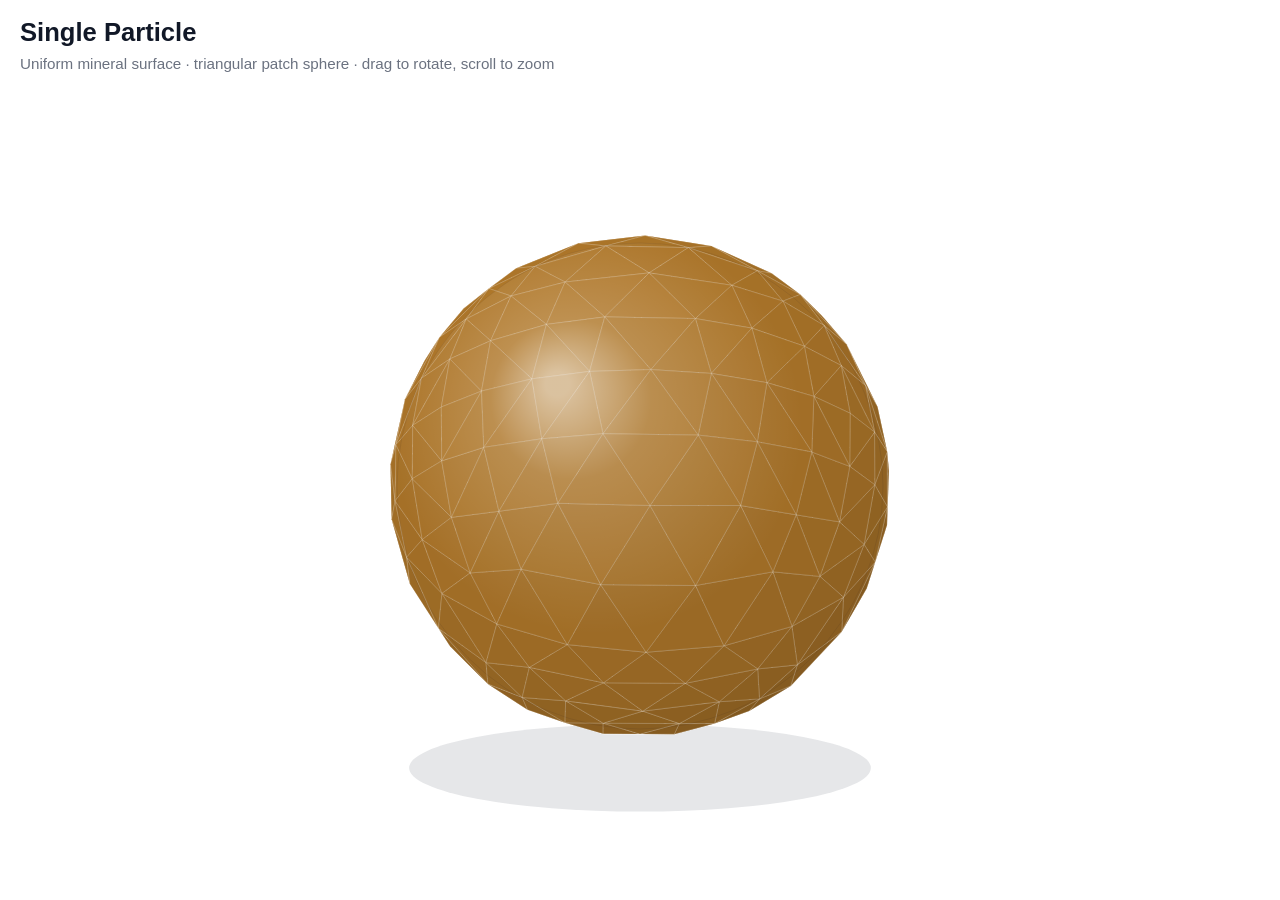
==== index.html @ e4c30727 "Add single particle viewer page" ====
<!DOCTYPE html>
<html lang="en">
<head>
  <meta charset="UTF-8" />
  <meta name="viewport" content="width=device-width, initial-scale=1.0" />
  <title>Flotation Sim · Single Particle</title>
  <link rel="stylesheet" href="style.css" />
</head>
<body>
  <main class="app-shell" aria-label="Single mineral particle viewer">
    <section class="viewer" aria-labelledby="title">
      <div class="label-bar">
        <h1 id="title">Single Particle</h1>
        <p>Uniform mineral surface · triangular patch sphere · drag to rotate, scroll to zoom</p>
      </div>
      <canvas id="particleCanvas"></canvas>
    </section>
  </main>

  <script src="app.js"></script>
</body>
</html>
---- style.css ----
:root {
  color-scheme: light;
  --bg: #ffffff;
  --text: #111827;
  --muted: #6b7280;
  --shadow: rgba(15, 23, 42, 0.12);
}

* {
  box-sizing: border-box;
}

html,
body {
  margin: 0;
  width: 100%;
  min-height: 100%;
  background: var(--bg);
  color: var(--text);
  font-family: Arial, Helvetica, sans-serif;
}

body {
  min-height: 100vh;
}

.app-shell {
  min-height: 100vh;
  display: flex;
  align-items: stretch;
  justify-content: center;
}

.viewer {
  position: relative;
  width: 100%;
  min-height: 100vh;
  overflow: hidden;
  background: var(--bg);
}

.label-bar {
  position: absolute;
  top: 18px;
  left: 20px;
  z-index: 2;
  max-width: min(560px, calc(100% - 40px));
  pointer-events: none;
}

.label-bar h1 {
  margin: 0;
  font-size: clamp(1.25rem, 2vw, 1.6rem);
  line-height: 1.1;
  font-weight: 700;
}

.label-bar p {
  margin: 0.45rem 0 0;
  font-size: clamp(0.82rem, 1.2vw, 0.95rem);
  color: var(--muted);
  line-height: 1.4;
}

canvas {
  display: block;
  width: 100%;
  height: 100vh;
  touch-action: none;
  cursor: grab;
}

canvas:active {
  cursor: grabbing;
}

@media (max-width: 640px) {
  .label-bar {
    top: 14px;
    left: 14px;
    max-width: calc(100% - 28px);
  }

  .label-bar p {
    max-width: 22rem;
  }
}
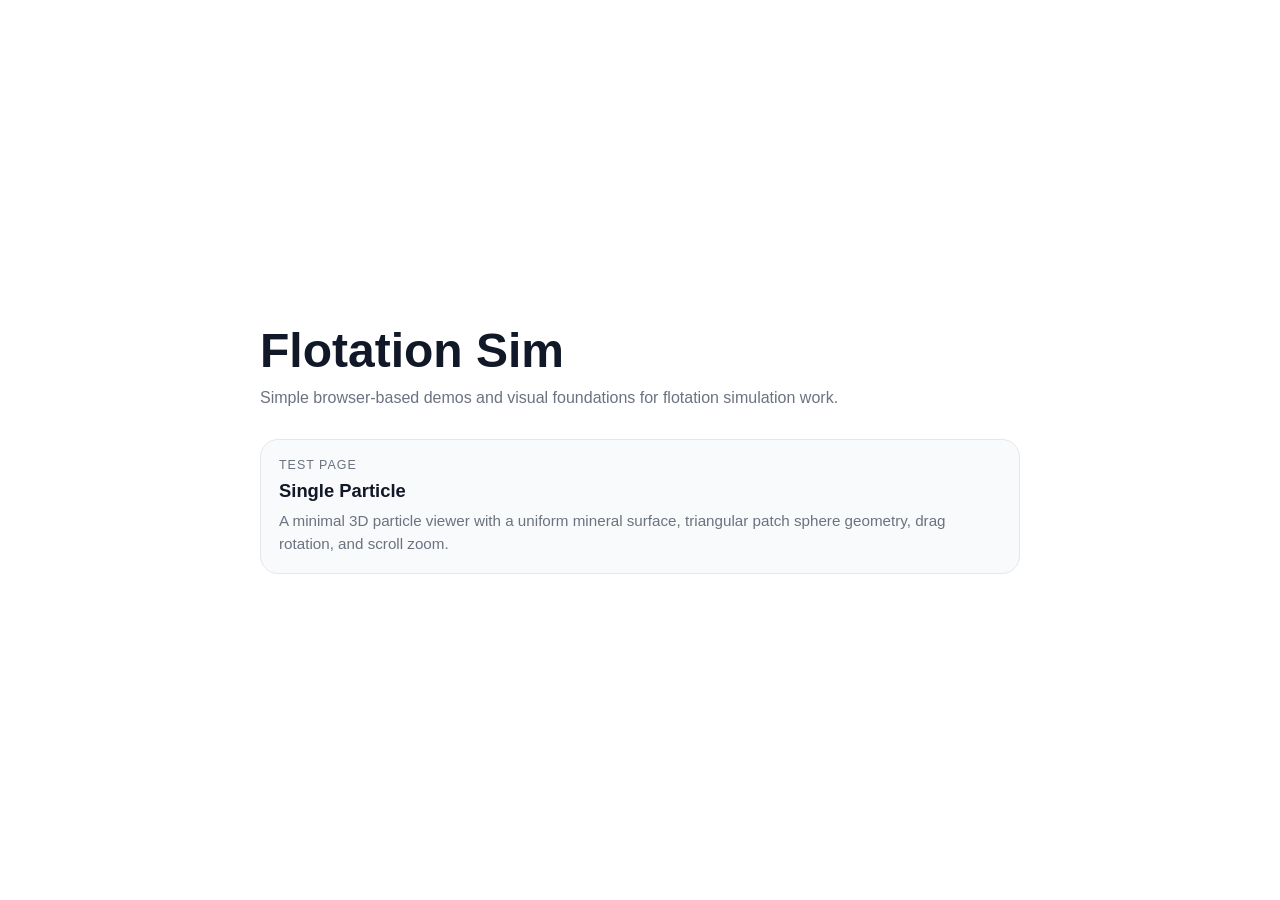
==== commit d91dae8c: "Add root landing page for GitHub Pages" ====
--- a/index.html
+++ b/index.html
@@ -3,20 +3,115 @@
 <head>
   <meta charset="UTF-8" />
   <meta name="viewport" content="width=device-width, initial-scale=1.0" />
-  <title>Flotation Sim · Single Particle</title>
-  <link rel="stylesheet" href="style.css" />
+  <title>Flotation Sim</title>
+  <style>
+    :root {
+      color-scheme: light;
+      --bg: #ffffff;
+      --text: #111827;
+      --muted: #6b7280;
+      --line: #e5e7eb;
+      --card: #f9fafb;
+    }
+
+    * { box-sizing: border-box; }
+
+    html, body {
+      margin: 0;
+      min-height: 100%;
+      background: var(--bg);
+      color: var(--text);
+      font-family: Arial, Helvetica, sans-serif;
+    }
+
+    body {
+      min-height: 100vh;
+      display: flex;
+      align-items: center;
+      justify-content: center;
+      padding: 24px;
+    }
+
+    main {
+      width: min(760px, 100%);
+    }
+
+    h1 {
+      margin: 0 0 10px;
+      font-size: clamp(2rem, 4vw, 3rem);
+      line-height: 1.05;
+    }
+
+    p.lead {
+      margin: 0 0 28px;
+      color: var(--muted);
+      font-size: 1rem;
+      line-height: 1.55;
+      max-width: 42rem;
+    }
+
+    .grid {
+      display: grid;
+      gap: 16px;
+      grid-template-columns: repeat(auto-fit, minmax(240px, 1fr));
+    }
+
+    .card {
+      display: block;
+      text-decoration: none;
+      color: inherit;
+      border: 1px solid var(--line);
+      background: var(--card);
+      border-radius: 18px;
+      padding: 18px;
+      transition: transform 0.15s ease, box-shadow 0.15s ease, border-color 0.15s ease;
+    }
+
+    .card:hover,
+    .card:focus-visible {
+      transform: translateY(-2px);
+      box-shadow: 0 10px 24px rgba(15, 23, 42, 0.08);
+      border-color: #d1d5db;
+      outline: none;
+    }
+
+    .eyebrow {
+      font-size: 0.78rem;
+      letter-spacing: 0.08em;
+      text-transform: uppercase;
+      color: var(--muted);
+      margin-bottom: 8px;
+    }
+
+    .card h2 {
+      margin: 0 0 8px;
+      font-size: 1.15rem;
+    }
+
+    .card p {
+      margin: 0;
+      color: var(--muted);
+      line-height: 1.5;
+      font-size: 0.95rem;
+    }
+  </style>
 </head>
 <body>
-  <main class="app-shell" aria-label="Single mineral particle viewer">
-    <section class="viewer" aria-labelledby="title">
-      <div class="label-bar">
-        <h1 id="title">Single Particle</h1>
-        <p>Uniform mineral surface · triangular patch sphere · drag to rotate, scroll to zoom</p>
-      </div>
-      <canvas id="particleCanvas"></canvas>
+  <main>
+    <h1>Flotation Sim</h1>
+    <p class="lead">
+      Simple browser-based demos and visual foundations for flotation simulation work.
+    </p>
+
+    <section class="grid" aria-label="Available pages">
+      <a class="card" href="single-particle-test/">
+        <div class="eyebrow">Test Page</div>
+        <h2>Single Particle</h2>
+        <p>
+          A minimal 3D particle viewer with a uniform mineral surface, triangular patch sphere geometry, drag rotation, and scroll zoom.
+        </p>
+      </a>
     </section>
   </main>
-
-  <script src="app.js"></script>
 </body>
 </html>
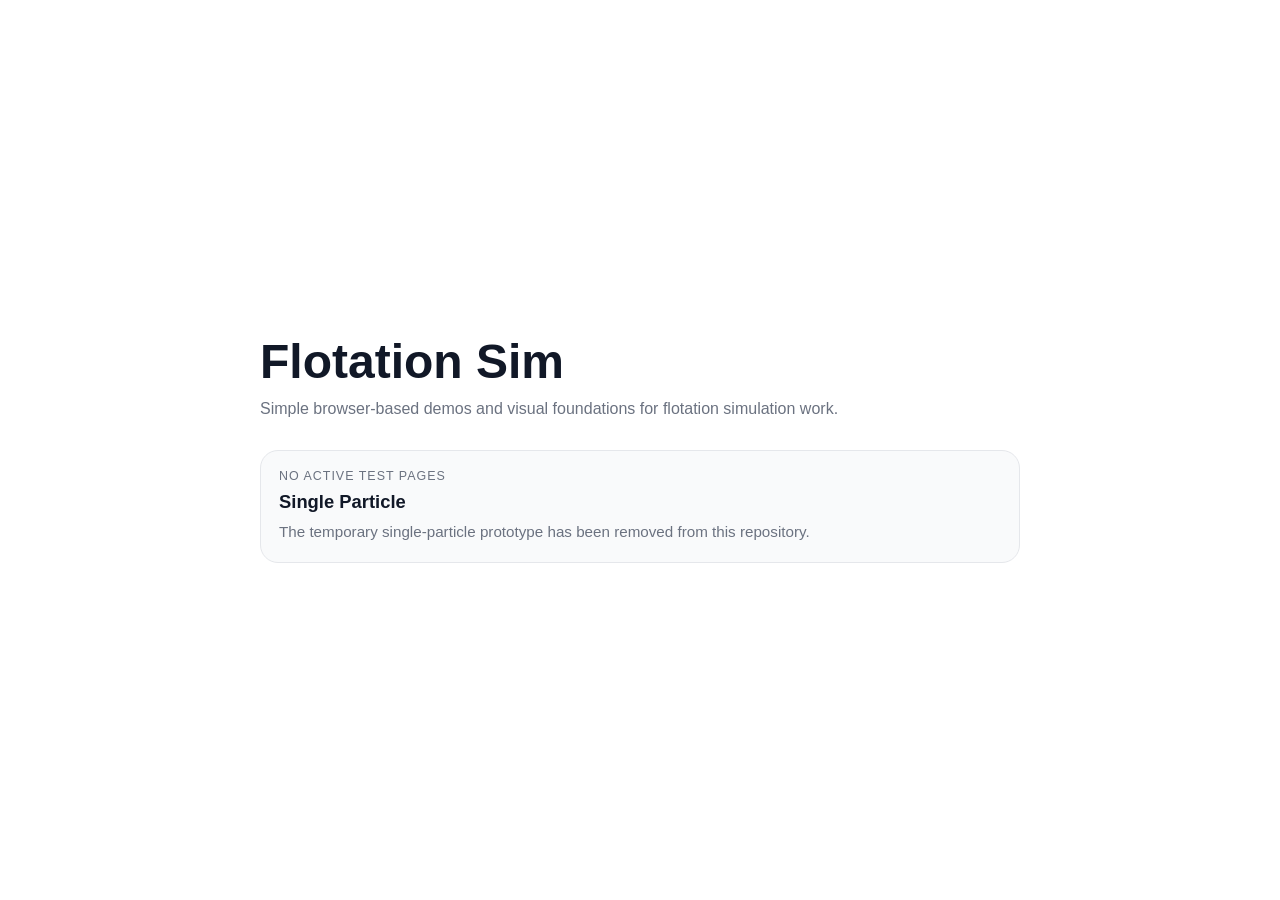
==== commit 7b882fd3: "Remove single particle test page" ====
--- a/index.html
+++ b/index.html
@@ -104,13 +104,13 @@
     </p>
 
     <section class="grid" aria-label="Available pages">
-      <a class="card" href="single-particle-test/">
-        <div class="eyebrow">Test Page</div>
+      <div class="card" aria-disabled="true">
+        <div class="eyebrow">No Active Test Pages</div>
         <h2>Single Particle</h2>
         <p>
-          A minimal 3D particle viewer with a uniform mineral surface, triangular patch sphere geometry, drag rotation, and scroll zoom.
+          The temporary single-particle prototype has been removed from this repository.
         </p>
-      </a>
+      </div>
     </section>
   </main>
 </body>
